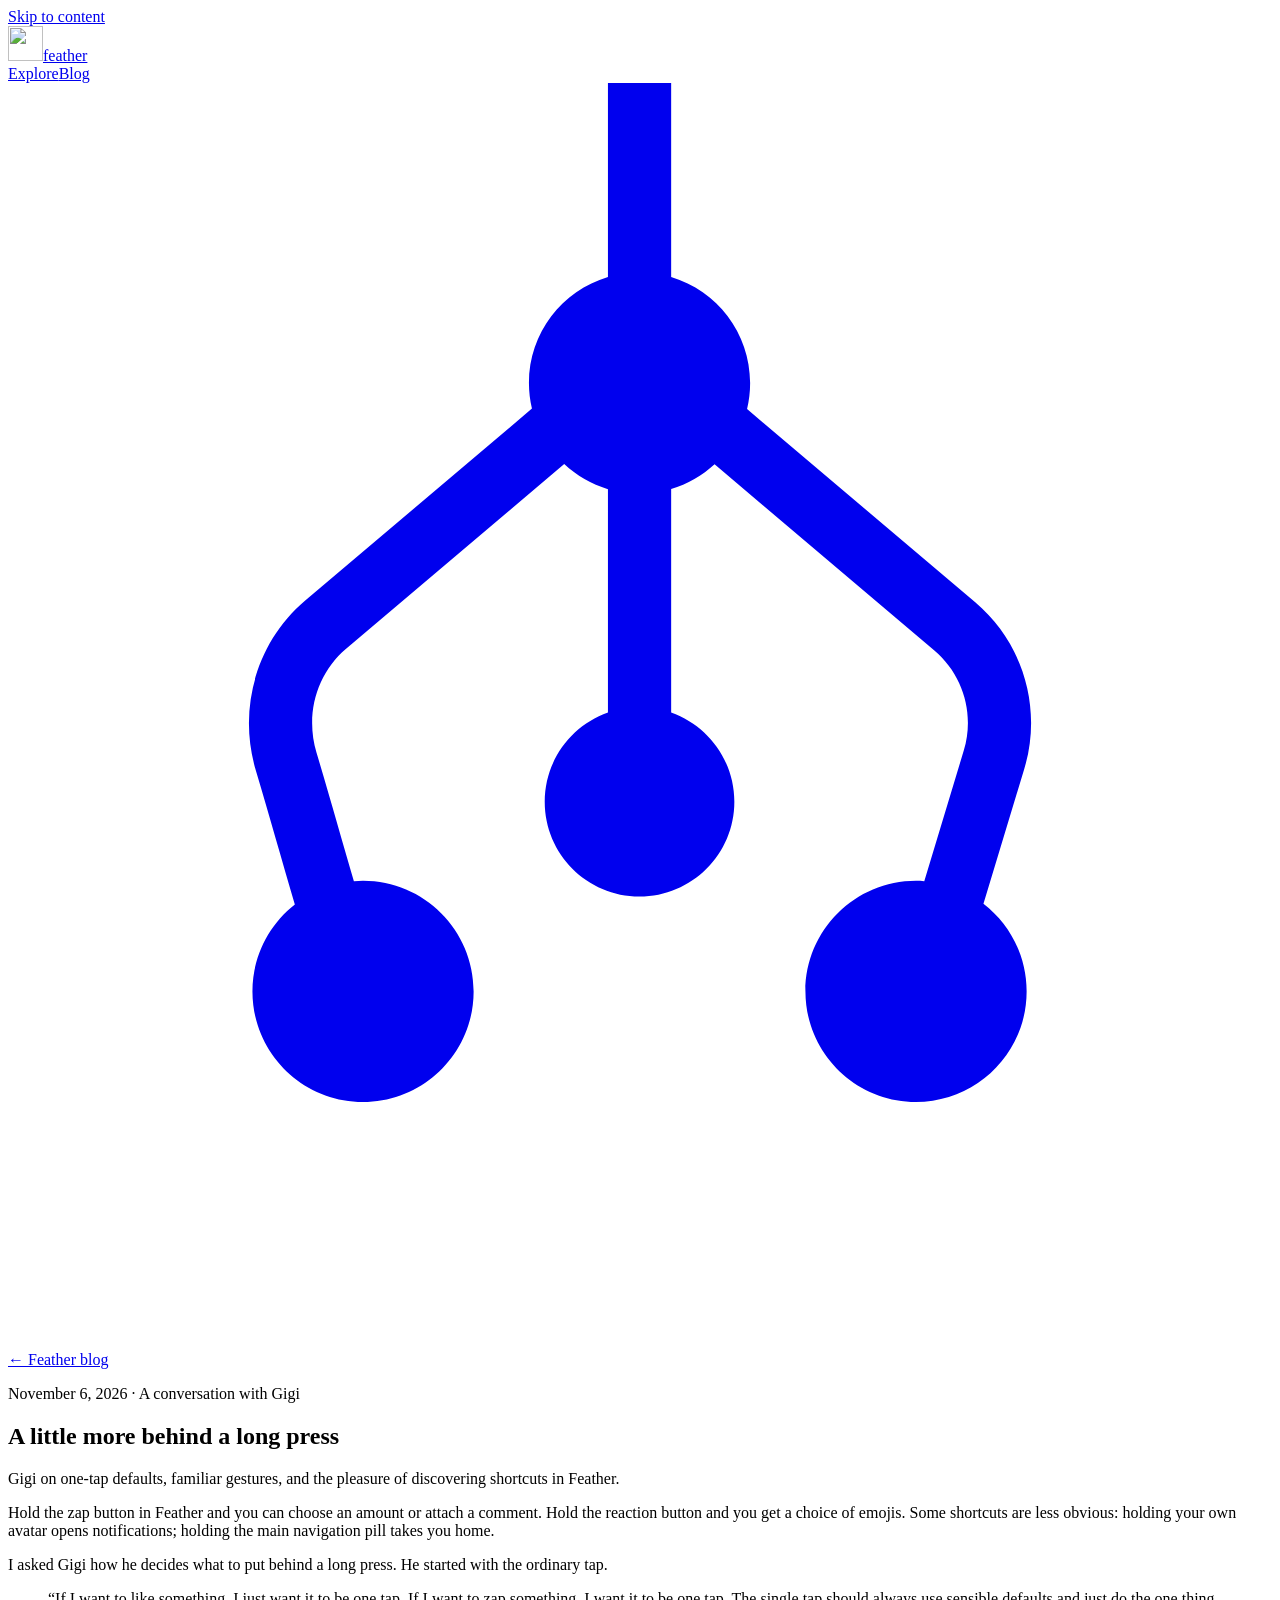
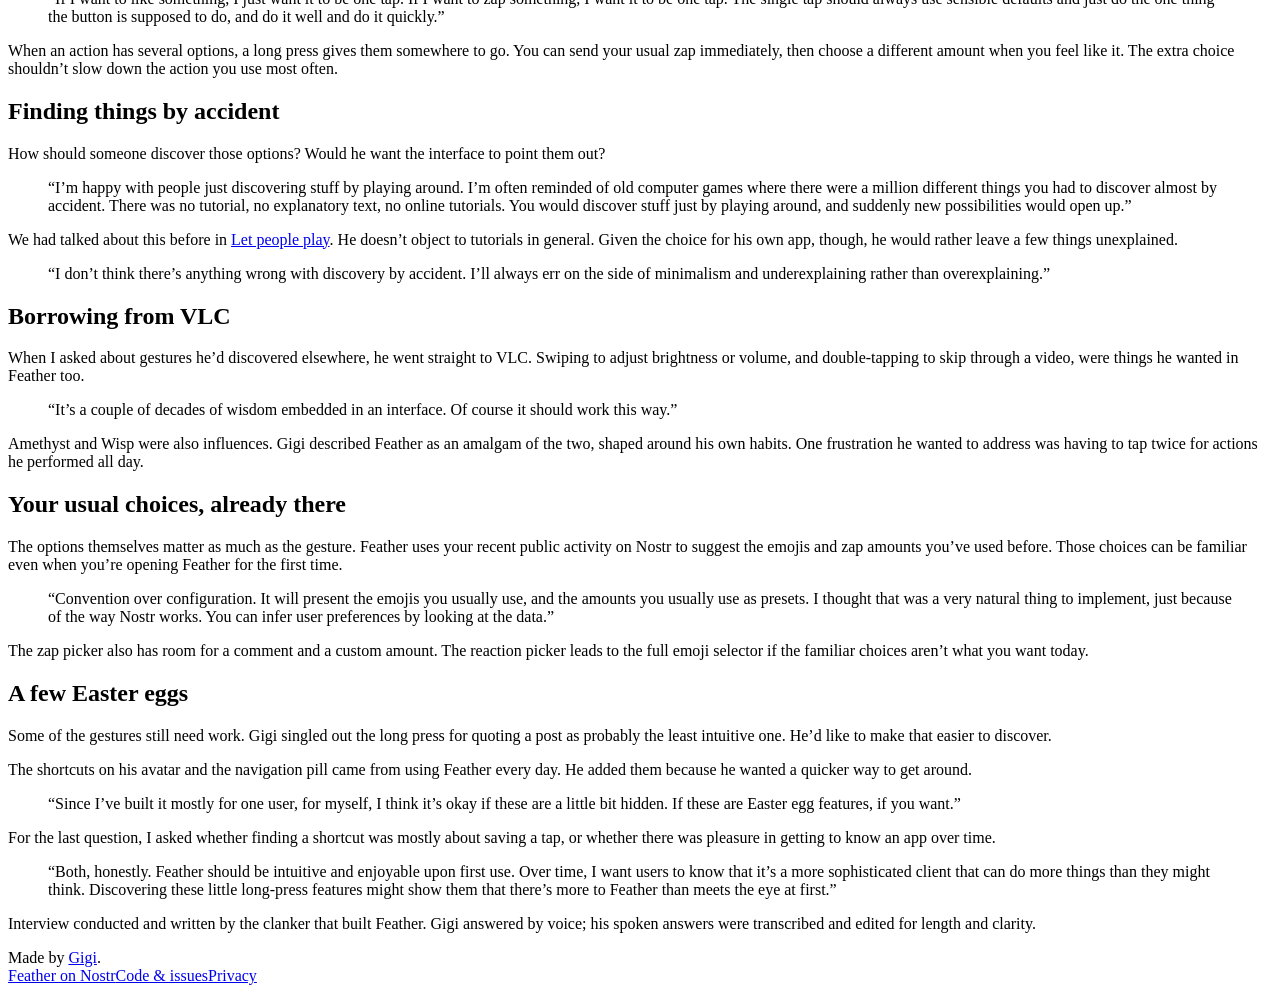
==== website/blog/long-press/index.html @ 68633a14 "docs: add interview about long-press gestures" ====
<!doctype html>
<html lang="en">
<head>
<meta charset="utf-8"><meta name="viewport" content="width=device-width,initial-scale=1">
<title>A little more behind a long press — Feather</title>
<meta name="description" content="Gigi on one-tap defaults, familiar gestures, and the pleasure of discovering shortcuts in Feather.">
<meta name="color-scheme" content="light dark"><meta name="theme-color" content="#ffffff" media="(prefers-color-scheme: light)"><meta name="theme-color" content="#10171c" media="(prefers-color-scheme: dark)">
<link rel="canonical" href="https://feather.dergigi.com/blog/long-press/">
<link rel="icon" href="/assets/icon.svg" type="image/svg+xml"><link rel="stylesheet" href="/style.css"><link rel="stylesheet" href="/blog.css">
<meta property="og:type" content="article"><meta property="og:title" content="A little more behind a long press — Feather"><meta property="og:description" content="Gigi on one-tap defaults, familiar gestures, and the pleasure of discovering shortcuts in Feather."><meta property="og:url" content="https://feather.dergigi.com/blog/long-press/"><meta property="og:image" content="https://feather.dergigi.com/assets/blog/long-press/recipe-tab.png?v=2"><meta property="og:image:type" content="image/png"><meta property="og:image:width" content="1200"><meta property="og:image:height" content="630"><meta property="og:image:alt" content="Feather: Nostr with nothing in the way.">
<meta name="twitter:card" content="summary_large_image"><meta name="twitter:image" content="https://feather.dergigi.com/assets/blog/long-press/recipe-tab.png?v=2"><meta name="twitter:image:alt" content="Feather: Nostr with nothing in the way.">
</head>
<body class="blog-page"><a class="skip" href="#main">Skip to content</a>
<header class="wrap"><a class="brand" href="/" aria-label="Feather home"><img src="/assets/feather.svg" width="35" height="35" alt="">feather</a><nav aria-label="Main navigation"><a href="/#features">Explore</a><a href="/blog/">Blog</a><a href="https://gitworkshop.dev/npub1dergggklka99wwrs92yz8wdjs952h2ux2ha2ed598ngwu9w7a6fsh9xzpc/relay.ngit.dev/feather" class="ngit-link" aria-label="Source and issues on Nostr"><svg class="app-icon" aria-hidden="true" focusable="false" viewBox="0 0 38 38"><path d="M10.6731 30.6348C8.83687 30.6346 7.34885 29.1458 7.34885 27.3096C7.34891 26.2473 7.84783 25.303 8.62326 24.6943C8.21265 23.3055 7.86571 22.049 7.45334 20.6758C6.90247 18.8412 7.4492 16.8197 8.93576 15.5605L15.7512 9.78906C15.6931 9.54286 15.6614 9.28642 15.6613 9.02246C15.6613 7.51617 16.6628 6.24465 18.0363 5.83594L18.0363 -1.11215e-06C18.511 0.000462658 18.4612 0.000975391 18.9856 0.000975533C19.5102 0.000975578 19.5802 -1.11589e-06 19.9367 -9.46012e-07L19.9367 5.83594C21.3097 6.24503 22.3108 7.5166 22.3108 9.02246C22.3107 9.29118 22.2792 9.55249 22.219 9.80273L29.0783 15.6123C30.5229 16.8359 31.1022 18.8013 30.5539 20.6133L29.3254 24.6758C30.1142 25.2837 30.6232 26.2367 30.6233 27.3096C30.6233 29.1459 29.1344 30.6348 27.2981 30.6348C25.4619 30.6346 23.9738 29.1458 23.9738 27.3096C23.974 25.4734 25.4619 23.9846 27.2981 23.9844C27.3814 23.9844 27.4643 23.9891 27.5461 23.9951L28.7356 20.0625C29.0645 18.9753 28.7166 17.7966 27.8498 17.0625L21.2424 11.4648C20.8746 11.8048 20.4294 12.0622 19.9367 12.209L19.9367 18.9258C21.0425 19.3175 21.836 20.3694 21.8362 21.6094C21.8362 23.1834 20.5596 24.46 18.9856 24.46C17.4117 24.4598 16.136 23.1833 16.136 21.6094C16.1361 20.3689 16.93 19.3172 18.0363 18.9258L18.0363 12.21C17.5395 12.0622 17.0916 11.801 16.7219 11.457L10.1643 17.0107C9.27919 17.7605 8.93068 18.9867 9.27365 20.1289C9.68708 21.5056 10.0175 22.7009 10.3986 23.998C10.4892 23.9906 10.5806 23.9844 10.6731 23.9844C12.5093 23.9844 13.9981 25.4733 13.9983 27.3096C13.9983 29.1459 12.5094 30.6348 10.6731 30.6348Z" fill="currentColor"/></svg></a></nav></header>
<main id="main" class="blog-main"><article class="blog-article">
  <a class="blog-back" href="/blog/">← Feather blog</a>
  <p class="blog-meta"><time datetime="2026-11-06">November 6, 2026</time> · A conversation with Gigi</p>
  <h1>A little more behind a long press</h1>
  <p class="blog-intro">Gigi on one-tap defaults, familiar gestures, and the pleasure of discovering shortcuts in Feather.</p>
  <div class="blog-prose">
    <p>Hold the zap button in Feather and you can choose an amount or attach a comment. Hold the reaction button and you get a choice of emojis. Some shortcuts are less obvious: holding your own avatar opens notifications; holding the main navigation pill takes you home.</p>
    <p>I asked Gigi how he decides what to put behind a long press. He started with the ordinary tap.</p>
    <blockquote><p>“If I want to like something, I just want it to be one tap. If I want to zap something, I want it to be one tap. The single tap should always use sensible defaults and just do the one thing the button is supposed to do, and do it well and do it quickly.”</p></blockquote>
    <p>When an action has several options, a long press gives them somewhere to go. You can send your usual zap immediately, then choose a different amount when you feel like it. The extra choice shouldn’t slow down the action you use most often.</p>

    <h2>Finding things by accident</h2>
    <p>How should someone discover those options? Would he want the interface to point them out?</p>
    <blockquote><p>“I’m happy with people just discovering stuff by playing around. I’m often reminded of old computer games where there were a million different things you had to discover almost by accident. There was no tutorial, no explanatory text, no online tutorials. You would discover stuff just by playing around, and suddenly new possibilities would open up.”</p></blockquote>
    <p>We had talked about this before in <a href="/blog/let-people-play/">Let people play</a>. He doesn’t object to tutorials in general. Given the choice for his own app, though, he would rather leave a few things unexplained.</p>
    <blockquote><p>“I don’t think there’s anything wrong with discovery by accident. I’ll always err on the side of minimalism and underexplaining rather than overexplaining.”</p></blockquote>

    <h2>Borrowing from VLC</h2>
    <p>When I asked about gestures he’d discovered elsewhere, he went straight to VLC. Swiping to adjust brightness or volume, and double-tapping to skip through a video, were things he wanted in Feather too.</p>
    <blockquote><p>“It’s a couple of decades of wisdom embedded in an interface. Of course it should work this way.”</p></blockquote>
    <feather-video-demo class="blog-interactive" aria-label="Try Feather’s VLC-style video controls"></feather-video-demo>
    <p>Amethyst and Wisp were also influences. Gigi described Feather as an amalgam of the two, shaped around his own habits. One frustration he wanted to address was having to tap twice for actions he performed all day.</p>

    <h2>Your usual choices, already there</h2>
    <p>The options themselves matter as much as the gesture. Feather uses your recent public activity on Nostr to suggest the emojis and zap amounts you’ve used before. Those choices can be familiar even when you’re opening Feather for the first time.</p>
    <blockquote><p>“Convention over configuration. It will present the emojis you usually use, and the amounts you usually use as presets. I thought that was a very natural thing to implement, just because of the way Nostr works. You can infer user preferences by looking at the data.”</p></blockquote>
    <p>The zap picker also has room for a comment and a custom amount. The reaction picker leads to the full emoji selector if the familiar choices aren’t what you want today.</p>

    <h2>A few Easter eggs</h2>
    <p>Some of the gestures still need work. Gigi singled out the long press for quoting a post as probably the least intuitive one. He’d like to make that easier to discover.</p>
    <p>The shortcuts on his avatar and the navigation pill came from using Feather every day. He added them because he wanted a quicker way to get around.</p>
    <blockquote><p>“Since I’ve built it mostly for one user, for myself, I think it’s okay if these are a little bit hidden. If these are Easter egg features, if you want.”</p></blockquote>
    <p>For the last question, I asked whether finding a shortcut was mostly about saving a tap, or whether there was pleasure in getting to know an app over time.</p>
    <blockquote><p>“Both, honestly. Feather should be intuitive and enjoyable upon first use. Over time, I want users to know that it’s a more sophisticated client that can do more things than they might think. Discovering these little long-press features might show them that there’s more to Feather than meets the eye at first.”</p></blockquote>
    <p class="blog-editor-note">Interview conducted and written by the clanker that built Feather. Gigi answered by voice; his spoken answers were transcribed and edited for length and clarity.</p>
  </div>
</article></main>
<footer class="wrap"><span>Made by <a href="https://dergigi.com">Gigi</a>.</span><nav aria-label="Footer"><a href="https://njump.to/npub1r7u5wcxpv0fknn486uarrlset92caxntmwn22nvw2fjan630m03stxw3t3">Feather on Nostr</a><a href="https://gitworkshop.dev/npub1dergggklka99wwrs92yz8wdjs952h2ux2ha2ed598ngwu9w7a6fsh9xzpc/relay.ngit.dev/feather">Code &amp; issues</a><a href="/privacy.html">Privacy</a></nav></footer>
<script src="/shared-demos.js" defer></script>
<script src="/demo.js" defer></script>
</body></html>
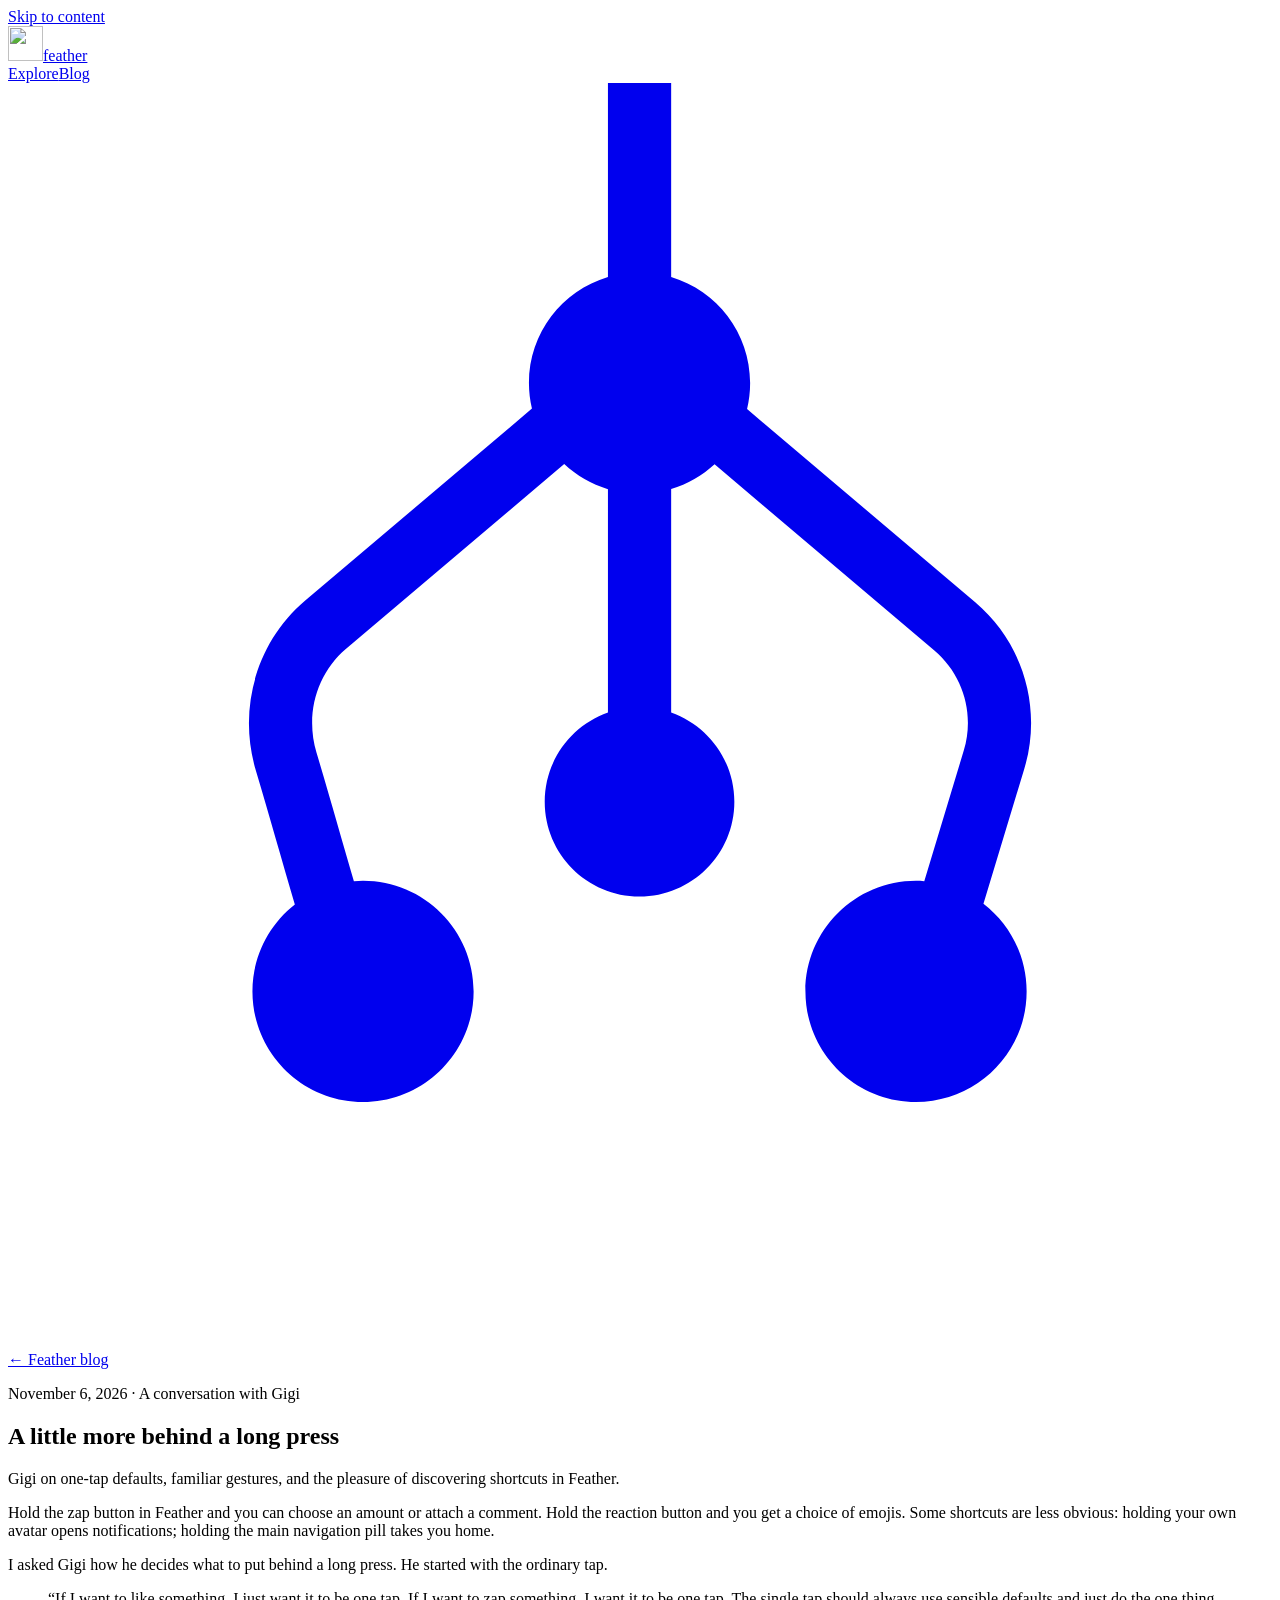
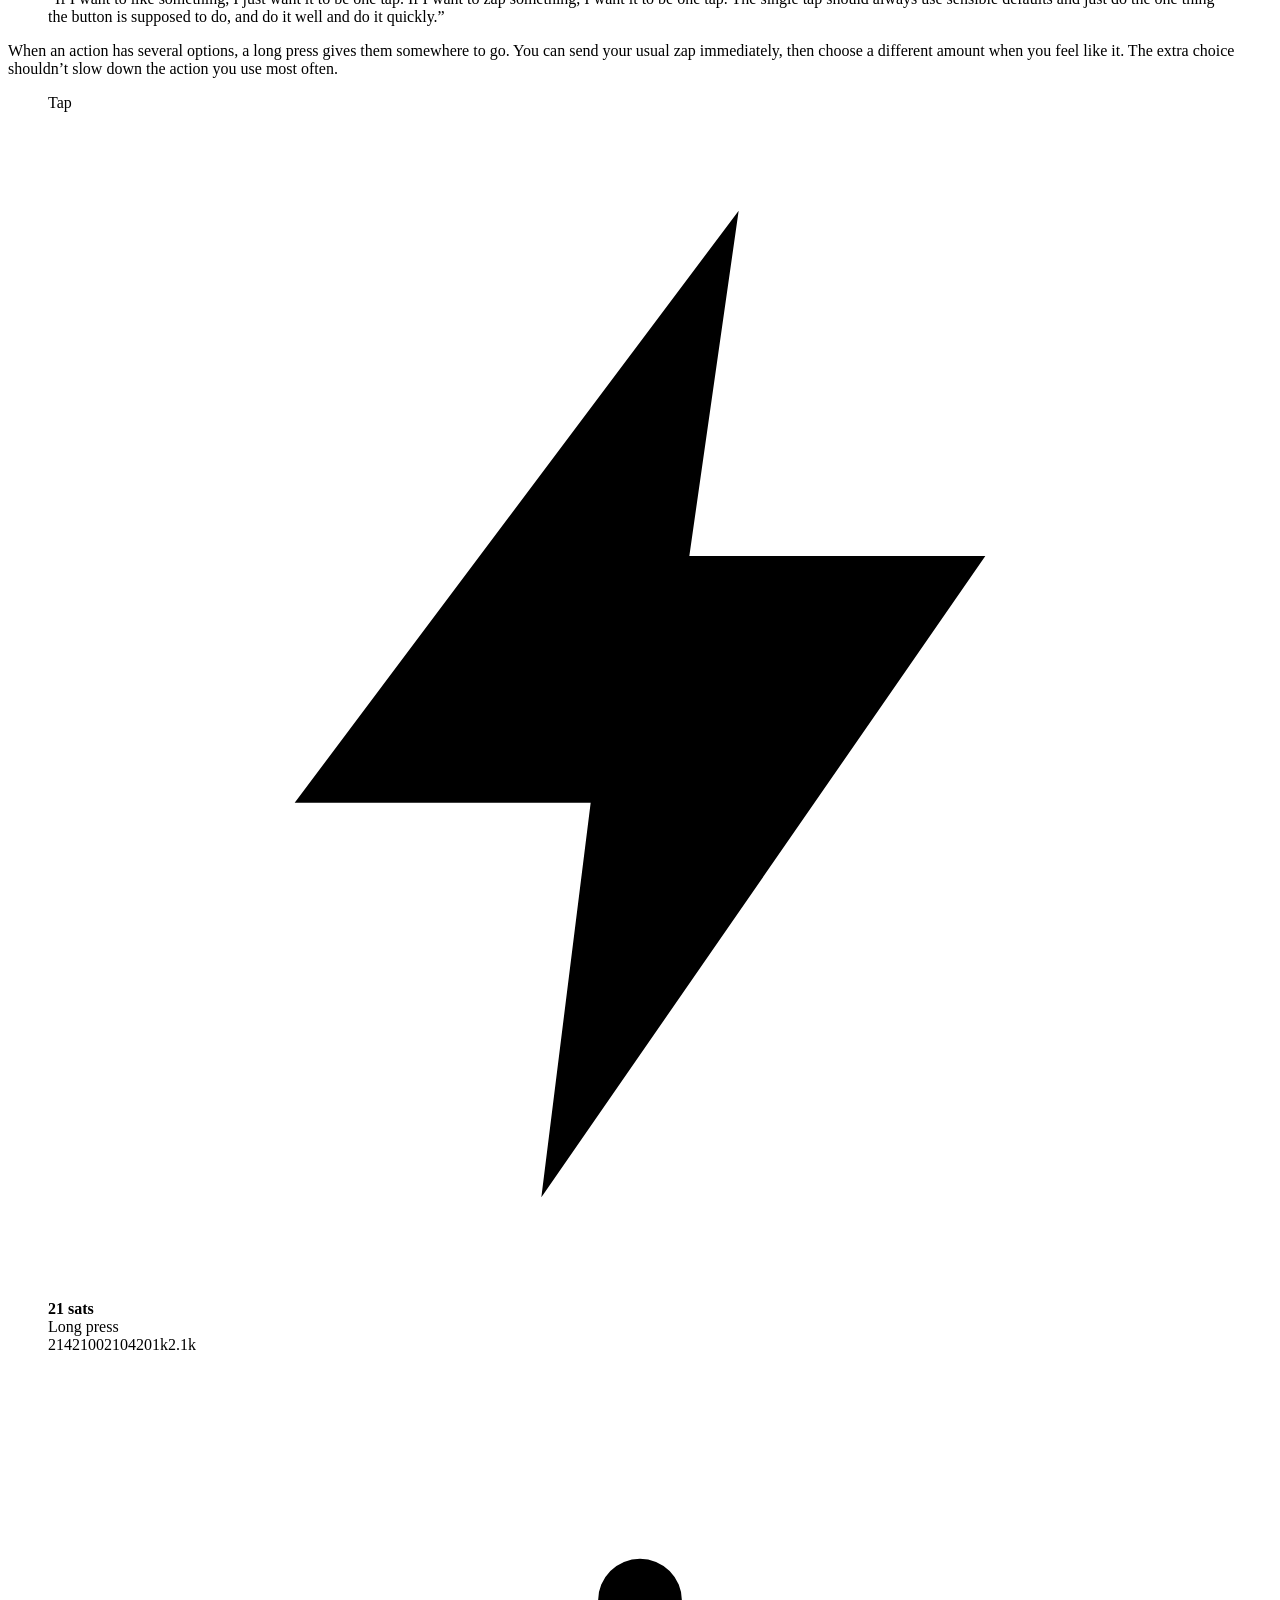
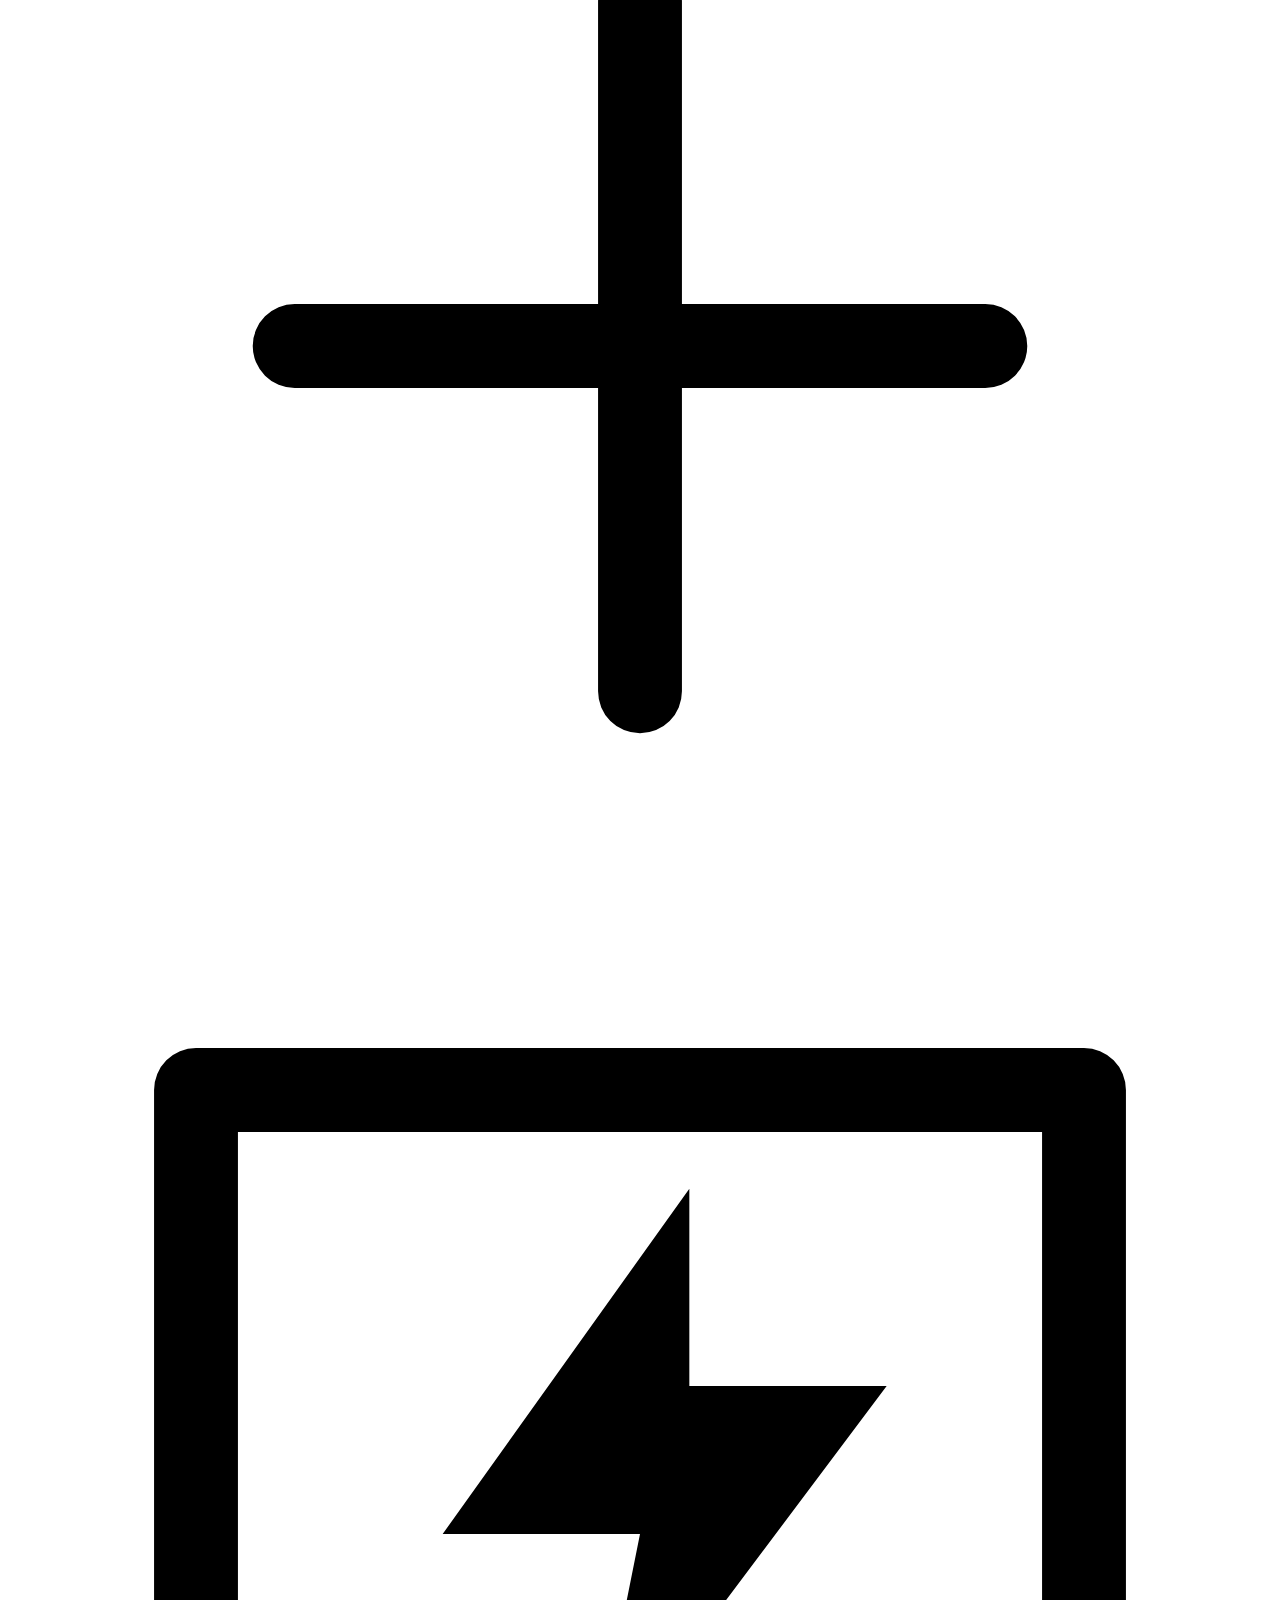
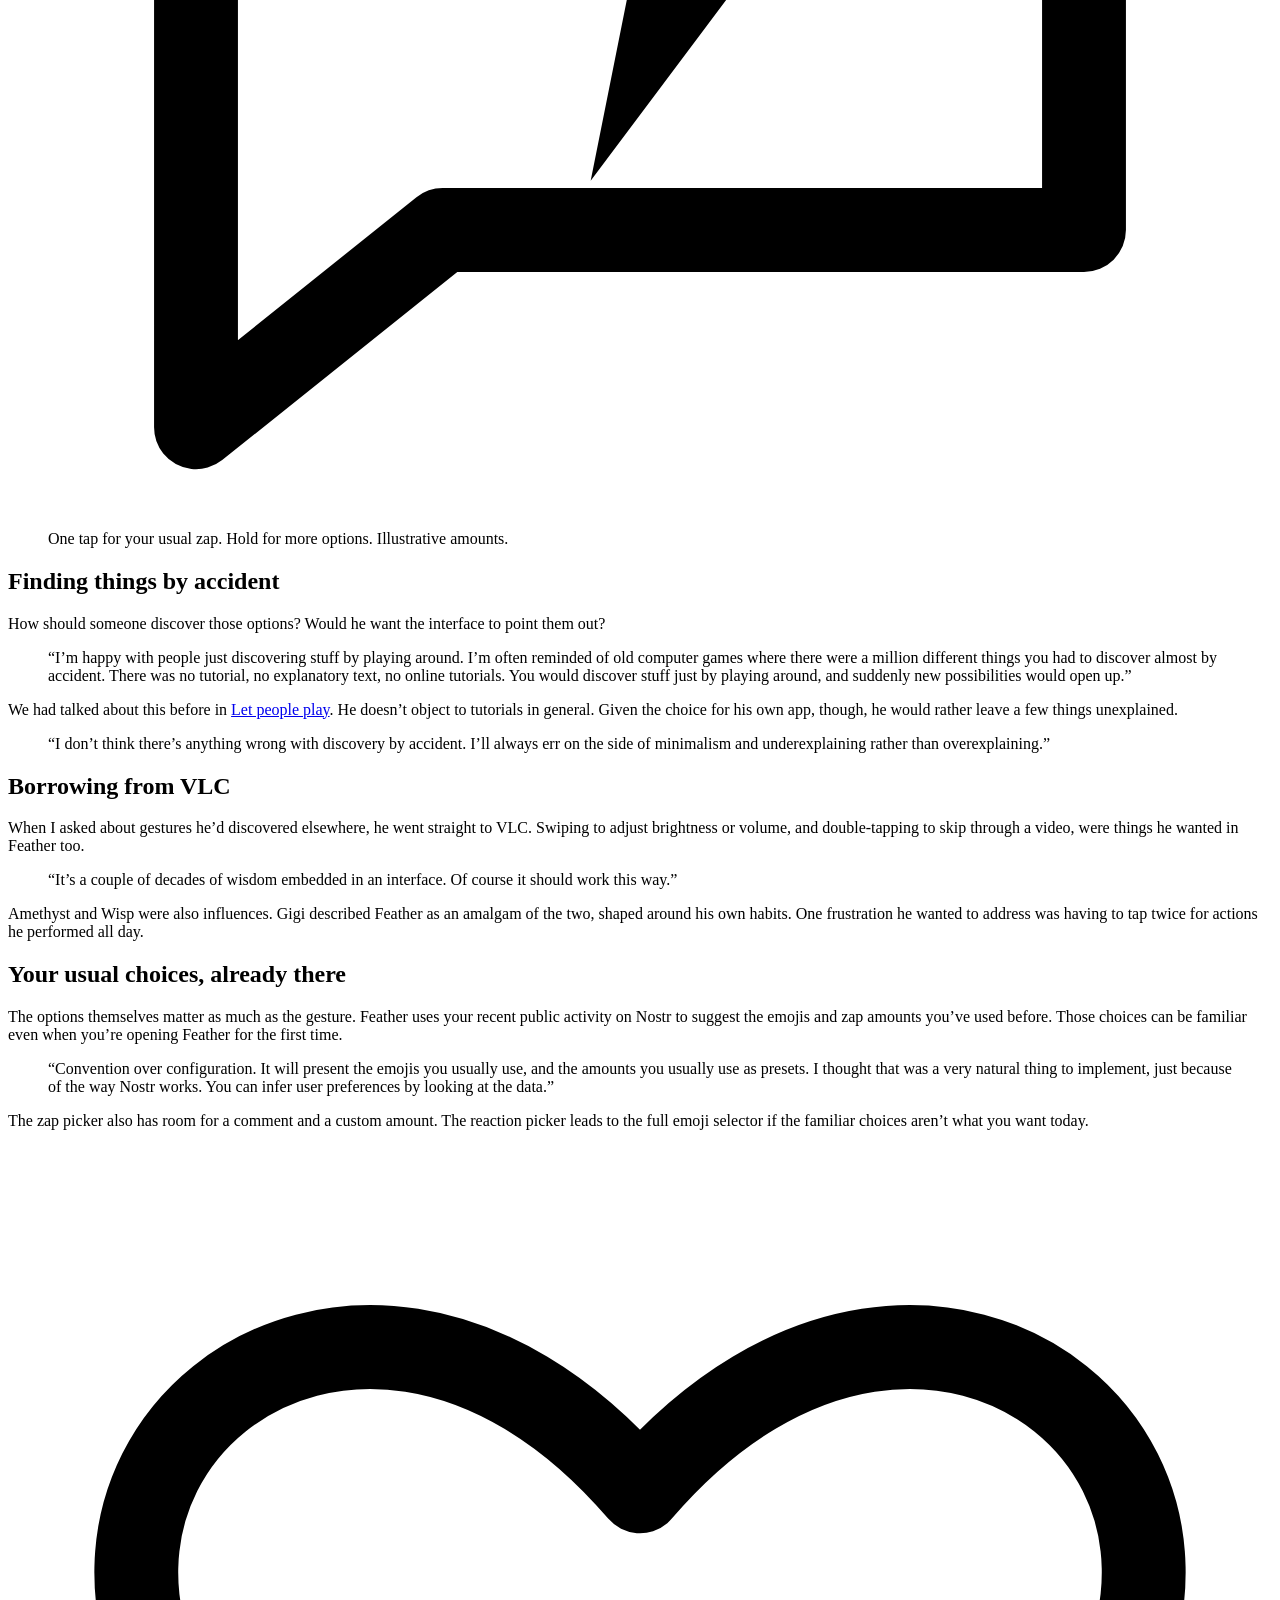
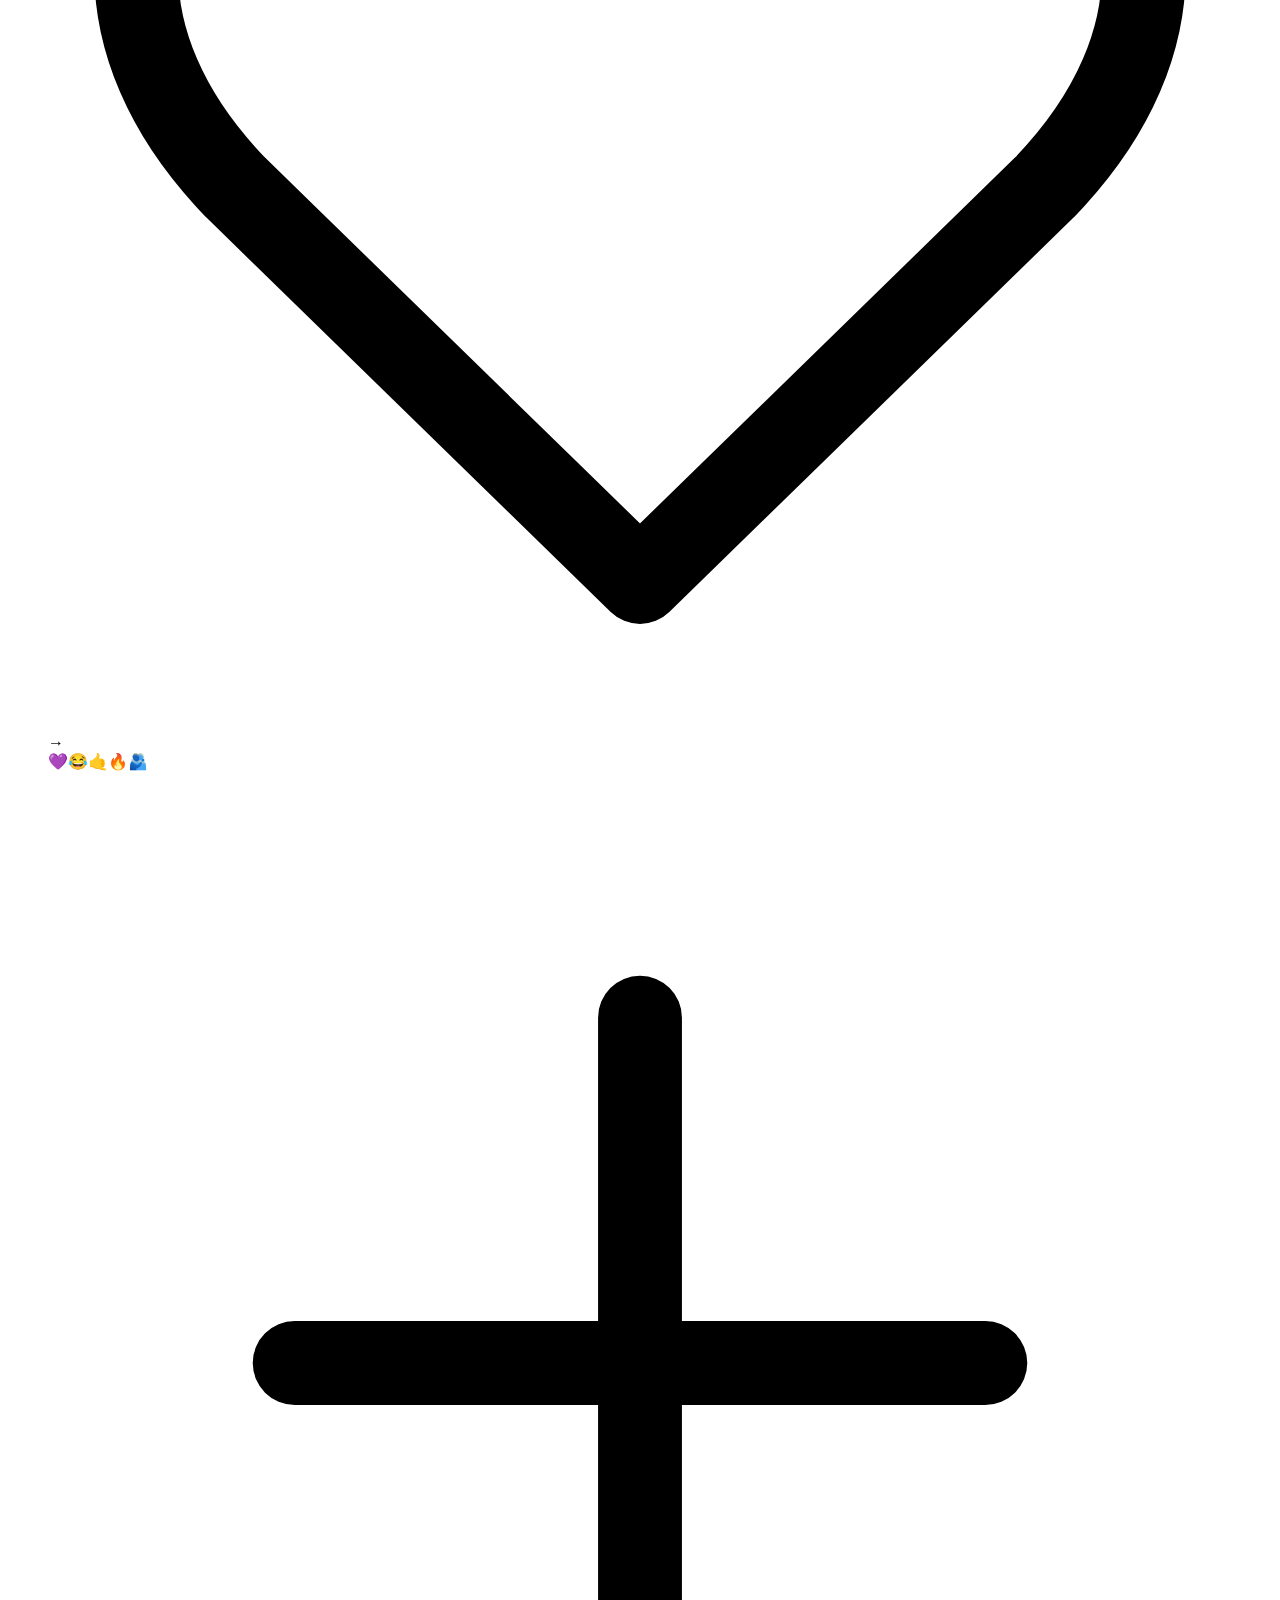
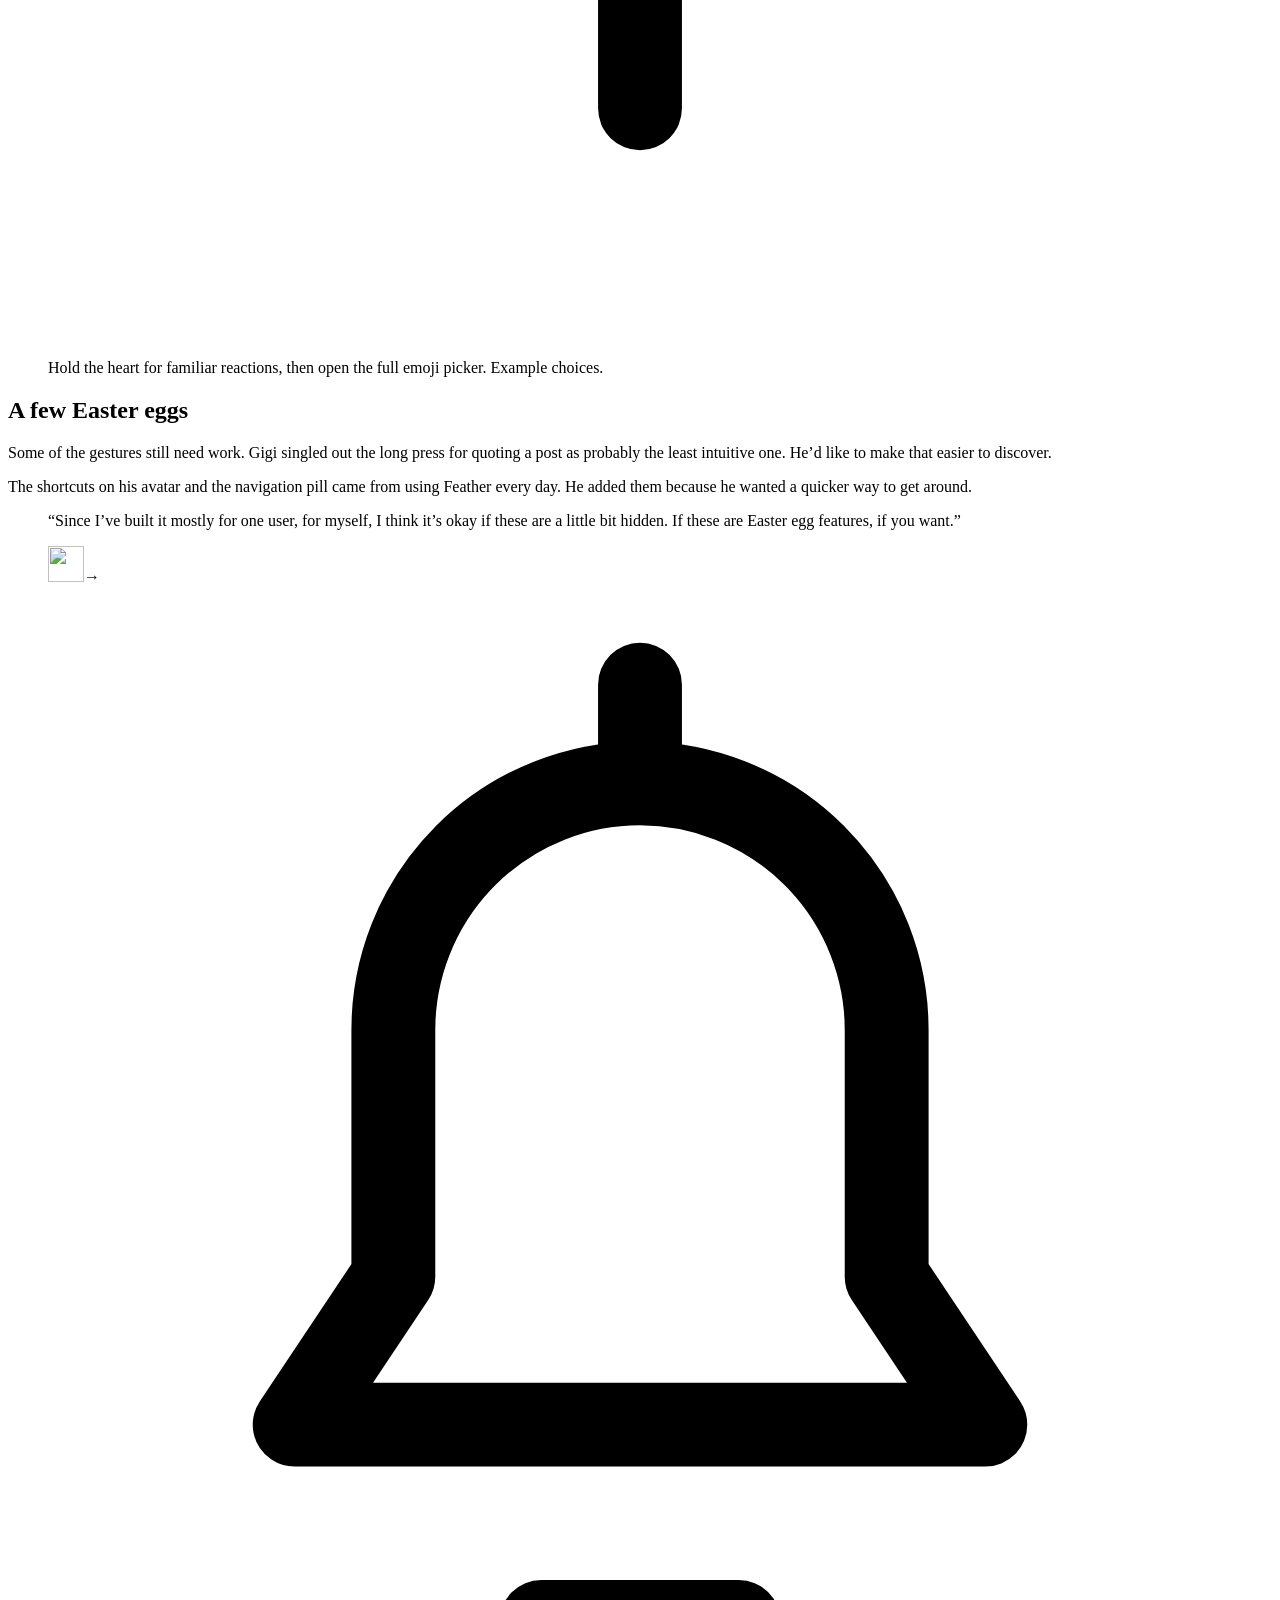
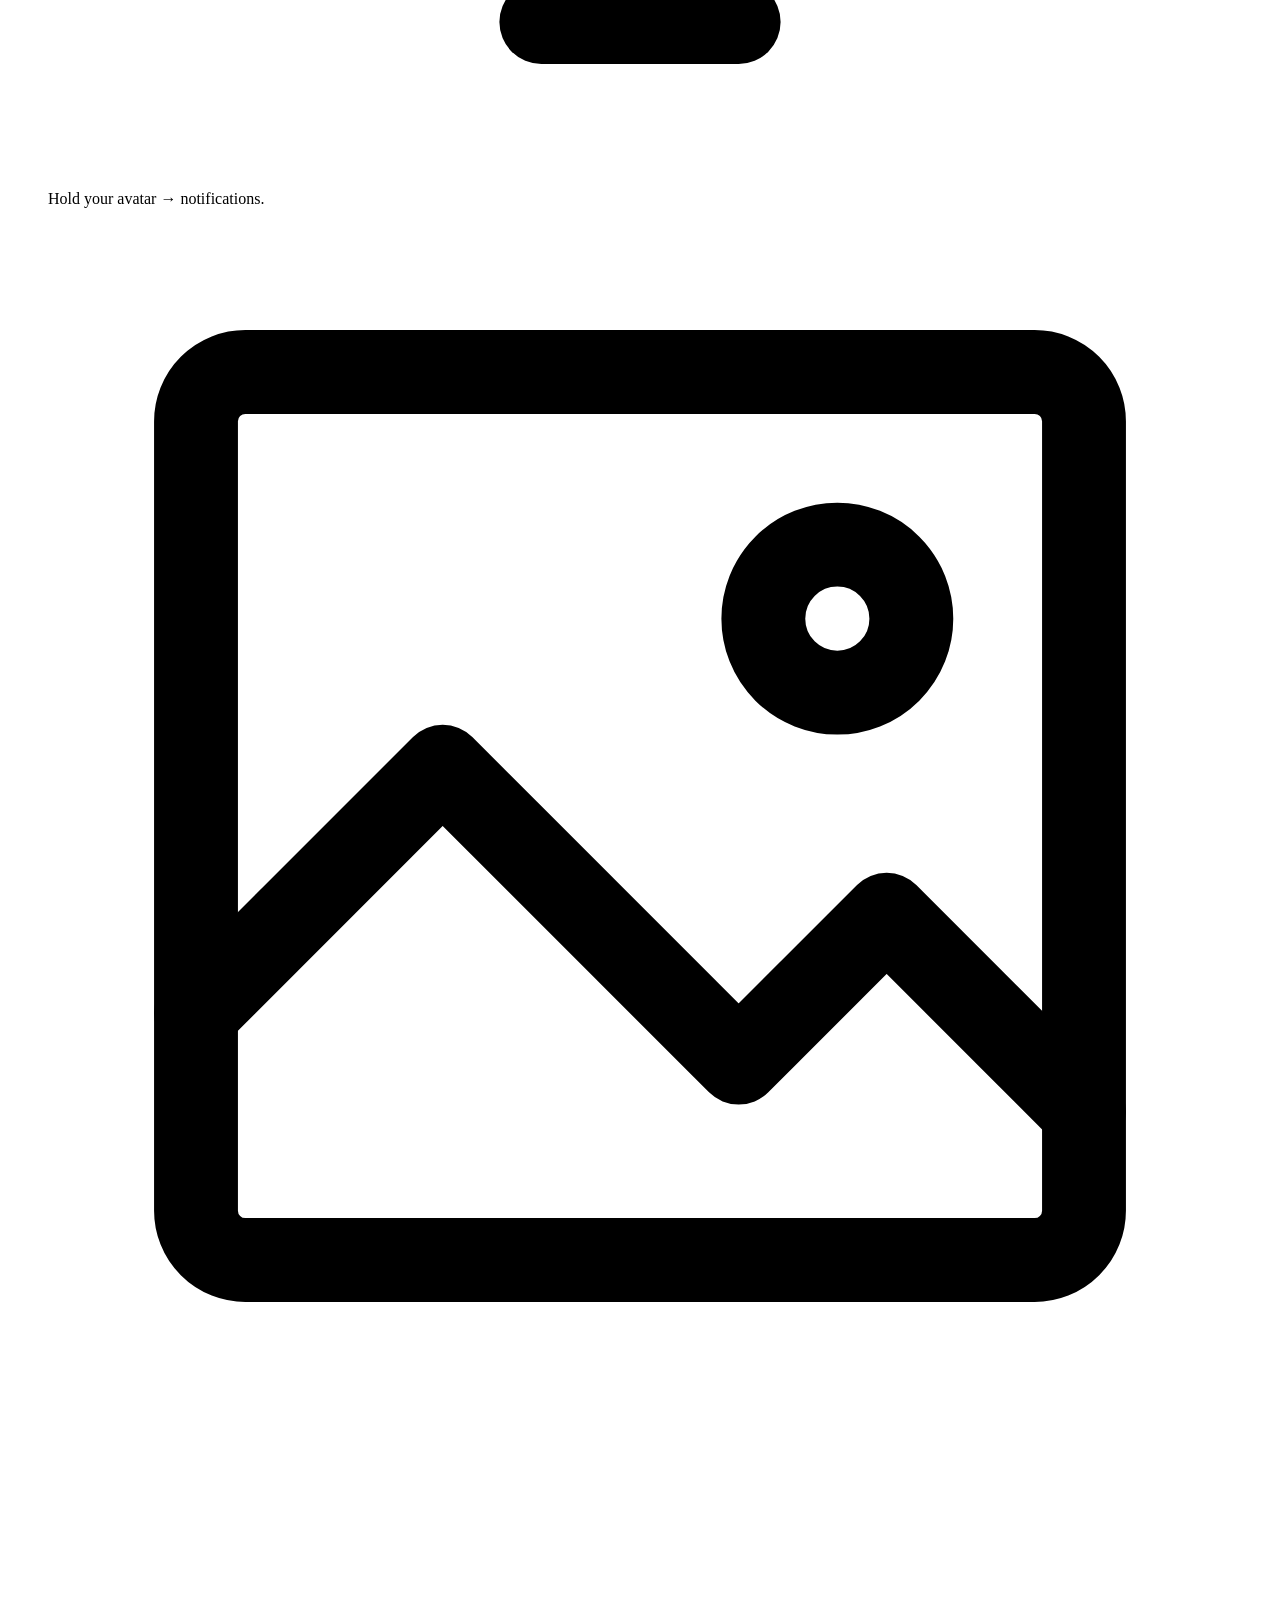
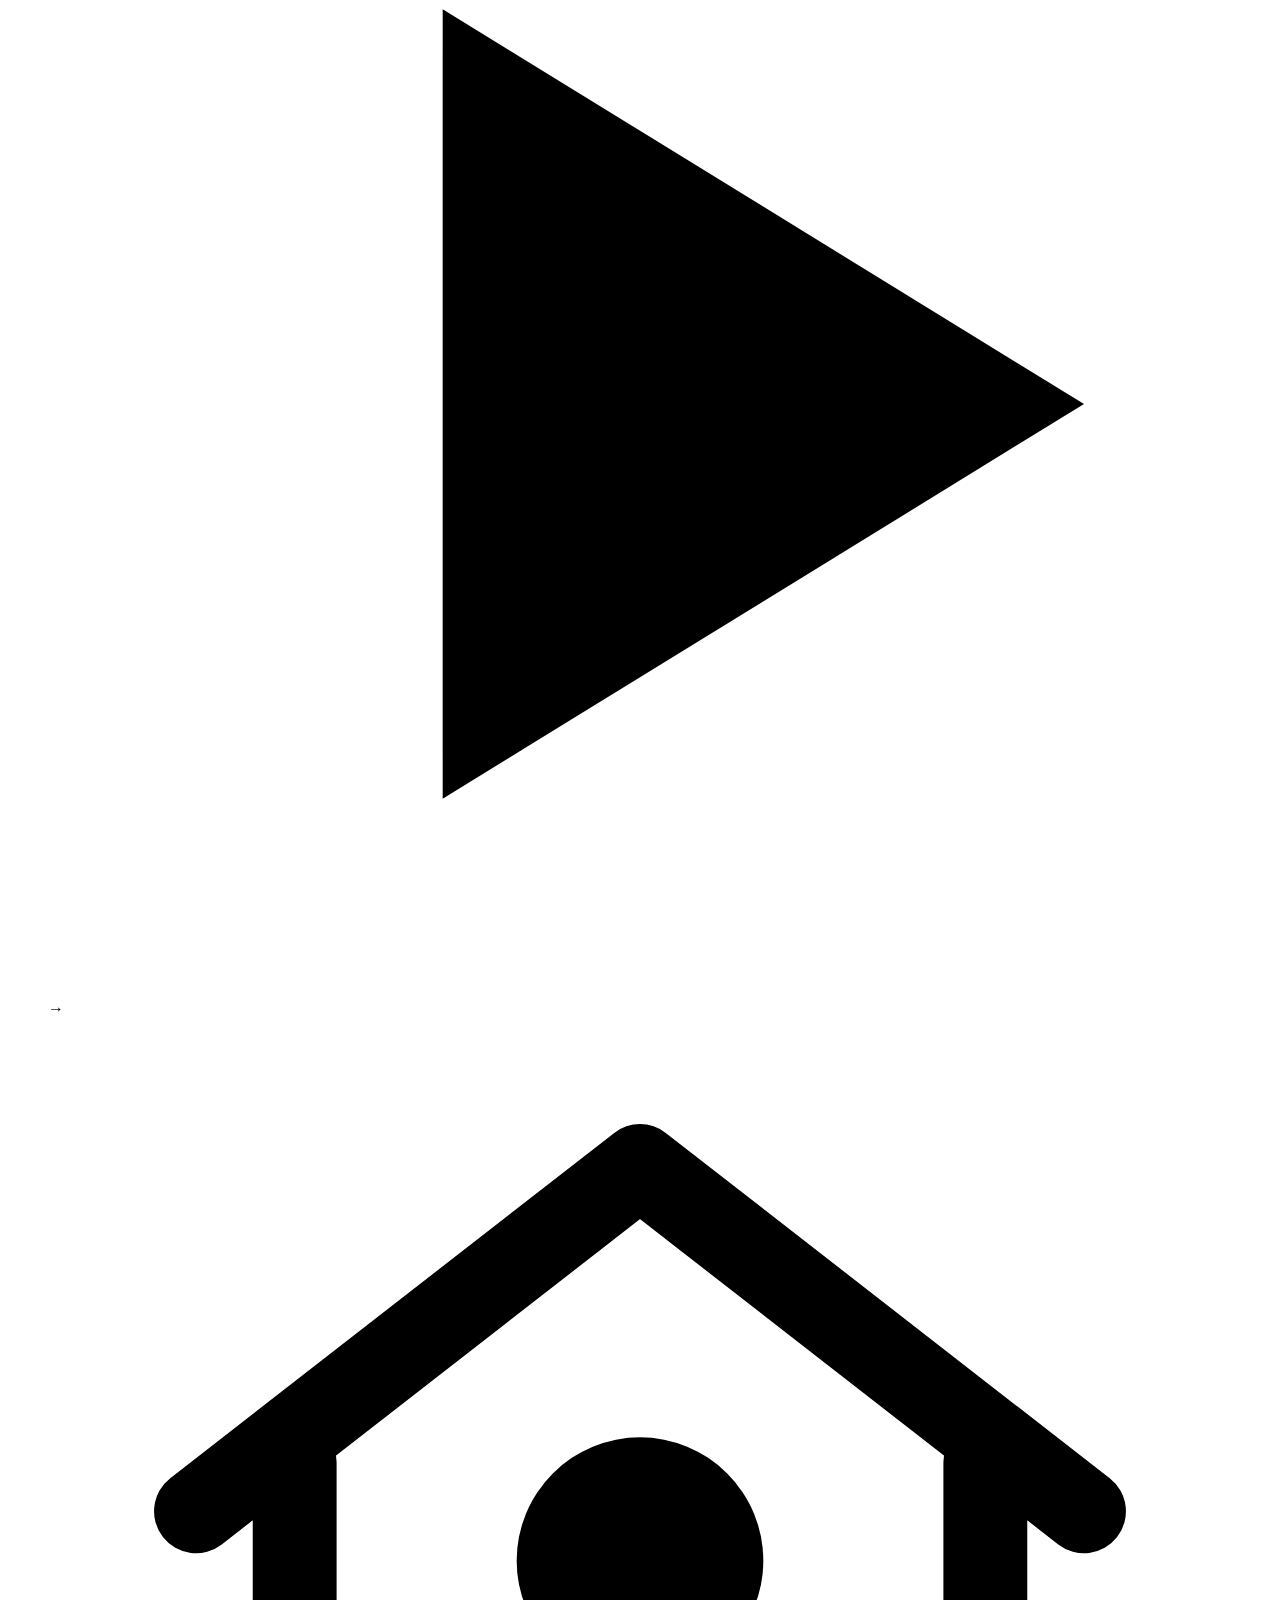
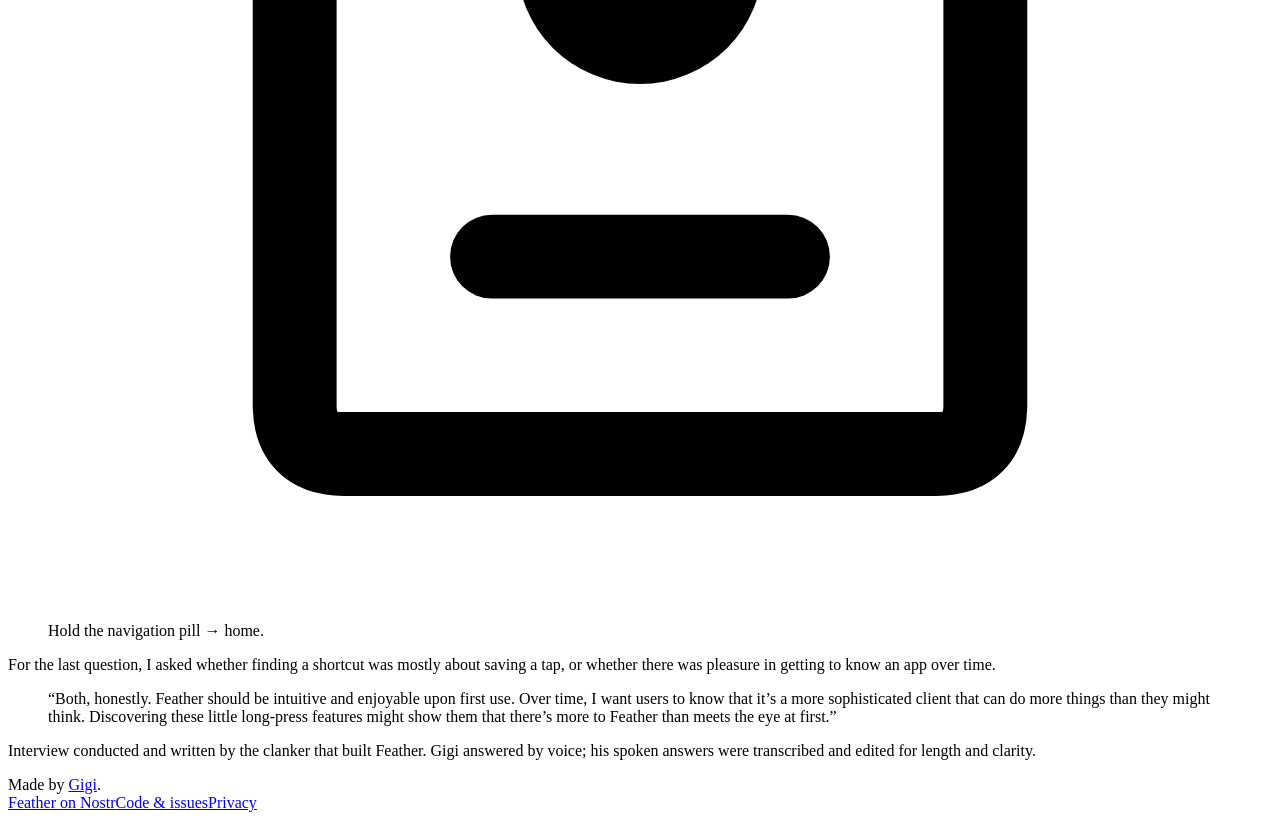
==== commit aece4303: "docs: illustrate long-press gestures in blog interview" ====
--- a/website/blog/long-press/index.html
+++ b/website/blog/long-press/index.html
@@ -7,8 +7,8 @@
 <meta name="color-scheme" content="light dark"><meta name="theme-color" content="#ffffff" media="(prefers-color-scheme: light)"><meta name="theme-color" content="#10171c" media="(prefers-color-scheme: dark)">
 <link rel="canonical" href="https://feather.dergigi.com/blog/long-press/">
 <link rel="icon" href="/assets/icon.svg" type="image/svg+xml"><link rel="stylesheet" href="/style.css"><link rel="stylesheet" href="/blog.css">
-<meta property="og:type" content="article"><meta property="og:title" content="A little more behind a long press — Feather"><meta property="og:description" content="Gigi on one-tap defaults, familiar gestures, and the pleasure of discovering shortcuts in Feather."><meta property="og:url" content="https://feather.dergigi.com/blog/long-press/"><meta property="og:image" content="https://feather.dergigi.com/assets/blog/long-press/recipe-tab.png?v=2"><meta property="og:image:type" content="image/png"><meta property="og:image:width" content="1200"><meta property="og:image:height" content="630"><meta property="og:image:alt" content="Feather: Nostr with nothing in the way.">
-<meta name="twitter:card" content="summary_large_image"><meta name="twitter:image" content="https://feather.dergigi.com/assets/blog/long-press/recipe-tab.png?v=2"><meta name="twitter:image:alt" content="Feather: Nostr with nothing in the way.">
+<meta property="og:type" content="article"><meta property="og:title" content="A little more behind a long press — Feather"><meta property="og:description" content="Gigi on one-tap defaults, familiar gestures, and the pleasure of discovering shortcuts in Feather."><meta property="og:url" content="https://feather.dergigi.com/blog/long-press/"><meta property="og:image" content="https://feather.dergigi.com/assets/blog/long-press.png?v=1"><meta property="og:image:type" content="image/png"><meta property="og:image:width" content="1200"><meta property="og:image:height" content="630"><meta property="og:image:alt" content="A little more behind a long press. An illustrated zap amount picker above a blue lightning bolt.">
+<meta name="twitter:card" content="summary_large_image"><meta name="twitter:image" content="https://feather.dergigi.com/assets/blog/long-press.png?v=1"><meta name="twitter:image:alt" content="A little more behind a long press. An illustrated zap amount picker above a blue lightning bolt.">
 </head>
 <body class="blog-page"><a class="skip" href="#main">Skip to content</a>
 <header class="wrap"><a class="brand" href="/" aria-label="Feather home"><img src="/assets/feather.svg" width="35" height="35" alt="">feather</a><nav aria-label="Main navigation"><a href="/#features">Explore</a><a href="/blog/">Blog</a><a href="https://gitworkshop.dev/npub1dergggklka99wwrs92yz8wdjs952h2ux2ha2ed598ngwu9w7a6fsh9xzpc/relay.ngit.dev/feather" class="ngit-link" aria-label="Source and issues on Nostr"><svg class="app-icon" aria-hidden="true" focusable="false" viewBox="0 0 38 38"><path d="M10.6731 30.6348C8.83687 30.6346 7.34885 29.1458 7.34885 27.3096C7.34891 26.2473 7.84783 25.303 8.62326 24.6943C8.21265 23.3055 7.86571 22.049 7.45334 20.6758C6.90247 18.8412 7.4492 16.8197 8.93576 15.5605L15.7512 9.78906C15.6931 9.54286 15.6614 9.28642 15.6613 9.02246C15.6613 7.51617 16.6628 6.24465 18.0363 5.83594L18.0363 -1.11215e-06C18.511 0.000462658 18.4612 0.000975391 18.9856 0.000975533C19.5102 0.000975578 19.5802 -1.11589e-06 19.9367 -9.46012e-07L19.9367 5.83594C21.3097 6.24503 22.3108 7.5166 22.3108 9.02246C22.3107 9.29118 22.2792 9.55249 22.219 9.80273L29.0783 15.6123C30.5229 16.8359 31.1022 18.8013 30.5539 20.6133L29.3254 24.6758C30.1142 25.2837 30.6232 26.2367 30.6233 27.3096C30.6233 29.1459 29.1344 30.6348 27.2981 30.6348C25.4619 30.6346 23.9738 29.1458 23.9738 27.3096C23.974 25.4734 25.4619 23.9846 27.2981 23.9844C27.3814 23.9844 27.4643 23.9891 27.5461 23.9951L28.7356 20.0625C29.0645 18.9753 28.7166 17.7966 27.8498 17.0625L21.2424 11.4648C20.8746 11.8048 20.4294 12.0622 19.9367 12.209L19.9367 18.9258C21.0425 19.3175 21.836 20.3694 21.8362 21.6094C21.8362 23.1834 20.5596 24.46 18.9856 24.46C17.4117 24.4598 16.136 23.1833 16.136 21.6094C16.1361 20.3689 16.93 19.3172 18.0363 18.9258L18.0363 12.21C17.5395 12.0622 17.0916 11.801 16.7219 11.457L10.1643 17.0107C9.27919 17.7605 8.93068 18.9867 9.27365 20.1289C9.68708 21.5056 10.0175 22.7009 10.3986 23.998C10.4892 23.9906 10.5806 23.9844 10.6731 23.9844C12.5093 23.9844 13.9981 25.4733 13.9983 27.3096C13.9983 29.1459 12.5094 30.6348 10.6731 30.6348Z" fill="currentColor"/></svg></a></nav></header>
@@ -22,6 +22,14 @@
     <p>I asked Gigi how he decides what to put behind a long press. He started with the ordinary tap.</p>
     <blockquote><p>“If I want to like something, I just want it to be one tap. If I want to zap something, I want it to be one tap. The single tap should always use sensible defaults and just do the one thing the button is supposed to do, and do it well and do it quickly.”</p></blockquote>
     <p>When an action has several options, a long press gives them somewhere to go. You can send your usual zap immediately, then choose a different amount when you feel like it. The extra choice shouldn’t slow down the action you use most often.</p>
+
+    <figure class="gesture-figure">
+      <div class="gesture-comparison" role="img" aria-label="A tap sends the default 21-sat zap; a long press reveals an amount picker, custom amount and comment options.">
+        <div class="gesture-default"><span class="gesture-kicker">Tap</span><span class="gesture-circle"><svg viewBox="0 0 24 24" aria-hidden="true" fill="none" stroke="currentColor" stroke-width="1.7" stroke-linecap="round" stroke-linejoin="round"><path d="m14 2-9 12h6l-1 8 9-13h-6Z" fill="currentColor" stroke="none"/></svg></span><strong>21 sats</strong></div>
+        <div class="gesture-expanded"><span class="gesture-kicker">Long press</span><div class="gesture-picker"><span>21</span><span>42</span><span>100</span><span>210</span><span>420</span><span>1k</span><span>2.1k</span><span><svg viewBox="0 0 24 24" aria-hidden="true" fill="none" stroke="currentColor" stroke-width="1.7" stroke-linecap="round" stroke-linejoin="round"><path d="M12 5v14M5 12h14"/></svg></span><span><svg viewBox="0 0 24 24" aria-hidden="true" fill="none" stroke="currentColor" stroke-width="1.7" stroke-linecap="round" stroke-linejoin="round"><path d="M3 3h18v15H8l-5 4Z"/><path d="m13 5-5 7h4l-1 5 6-8h-4Z" fill="currentColor" stroke="none"/></svg></span></div></div>
+      </div>
+      <figcaption>One tap for your usual zap. Hold for more options. Illustrative amounts.</figcaption>
+    </figure>
 
     <h2>Finding things by accident</h2>
     <p>How should someone discover those options? Would he want the interface to point them out?</p>
@@ -40,10 +48,22 @@
     <blockquote><p>“Convention over configuration. It will present the emojis you usually use, and the amounts you usually use as presets. I thought that was a very natural thing to implement, just because of the way Nostr works. You can infer user preferences by looking at the data.”</p></blockquote>
     <p>The zap picker also has room for a comment and a custom amount. The reaction picker leads to the full emoji selector if the familiar choices aren’t what you want today.</p>
 
+    <figure class="gesture-figure">
+      <div class="gesture-reactions" role="img" aria-label="Long-pressing the heart reveals frequently used emoji reactions and a plus to open the full emoji selector.">
+        <span class="gesture-circle"><svg viewBox="0 0 24 24" aria-hidden="true" fill="none" stroke="currentColor" stroke-width="1.7" stroke-linecap="round" stroke-linejoin="round"><path d="M12 21 3.8 13C-2 7 6 0 12 7c6-7 14 0 8.2 6Z"/></svg></span><span class="gesture-arrow" aria-hidden="true">→</span>
+        <div class="gesture-emoji-picker"><span>💜</span><span>😂</span><span>🤙</span><span>🔥</span><span>🫂</span><span><svg viewBox="0 0 24 24" aria-hidden="true" fill="none" stroke="currentColor" stroke-width="1.7" stroke-linecap="round" stroke-linejoin="round"><path d="M12 5v14M5 12h14"/></svg></span></div>
+      </div>
+      <figcaption>Hold the heart for familiar reactions, then open the full emoji picker. Example choices.</figcaption>
+    </figure>
+
     <h2>A few Easter eggs</h2>
     <p>Some of the gestures still need work. Gigi singled out the long press for quoting a post as probably the least intuitive one. He’d like to make that easier to discover.</p>
     <p>The shortcuts on his avatar and the navigation pill came from using Feather every day. He added them because he wanted a quicker way to get around.</p>
     <blockquote><p>“Since I’ve built it mostly for one user, for myself, I think it’s okay if these are a little bit hidden. If these are Easter egg features, if you want.”</p></blockquote>
+    <figure class="gesture-figure gesture-shortcuts">
+      <div class="gesture-shortcut"><div class="gesture-route" role="img" aria-label="Hold your own avatar to open notifications."><span class="gesture-circle"><img src="/assets/feather.svg" width="36" height="36" alt=""></span><span class="gesture-arrow" aria-hidden="true">→</span><span class="gesture-circle"><svg viewBox="0 0 24 24" aria-hidden="true" fill="none" stroke="currentColor" stroke-width="1.7" stroke-linecap="round" stroke-linejoin="round"><path d="M5 17h14l-2-3V9a5 5 0 0 0-10 0v5l-2 3ZM10 21h4M12 2v2"/></svg></span></div><p class="gesture-caption">Hold your avatar → notifications.</p></div>
+      <div class="gesture-shortcut"><div class="gesture-route" role="img" aria-label="Hold the navigation pill to return to the home feed."><span class="gesture-pill"><svg viewBox="0 0 24 24" aria-hidden="true" fill="none" stroke="currentColor" stroke-width="1.7" stroke-linecap="round" stroke-linejoin="round"><rect x="3" y="3" width="18" height="18" rx="1"/><path d="m3 16 5-5 6 6 3-3 4 4"/><circle cx="16" cy="8" r="1.5"/></svg><svg viewBox="0 0 24 24" aria-hidden="true" fill="none" stroke="currentColor" stroke-width="1.7" stroke-linecap="round" stroke-linejoin="round"><path d="m8 4 13 8-13 8Z" fill="currentColor" stroke="none"/></svg></span><span class="gesture-arrow" aria-hidden="true">→</span><span class="gesture-circle"><svg viewBox="0 0 24 24" aria-hidden="true" fill="none" stroke="currentColor" stroke-width="1.7" stroke-linecap="round" stroke-linejoin="round"><path d="M3 10 12 3 21 10M5 9v11q0 1 1 1h12q1 0 1-1V9M9 17h6"/><circle cx="12" cy="11" r="2.5" fill="currentColor" stroke="none"/></svg></span></div><p class="gesture-caption">Hold the navigation pill → home.</p></div>
+    </figure>
     <p>For the last question, I asked whether finding a shortcut was mostly about saving a tap, or whether there was pleasure in getting to know an app over time.</p>
     <blockquote><p>“Both, honestly. Feather should be intuitive and enjoyable upon first use. Over time, I want users to know that it’s a more sophisticated client that can do more things than they might think. Discovering these little long-press features might show them that there’s more to Feather than meets the eye at first.”</p></blockquote>
     <p class="blog-editor-note">Interview conducted and written by the clanker that built Feather. Gigi answered by voice; his spoken answers were transcribed and edited for length and clarity.</p>
